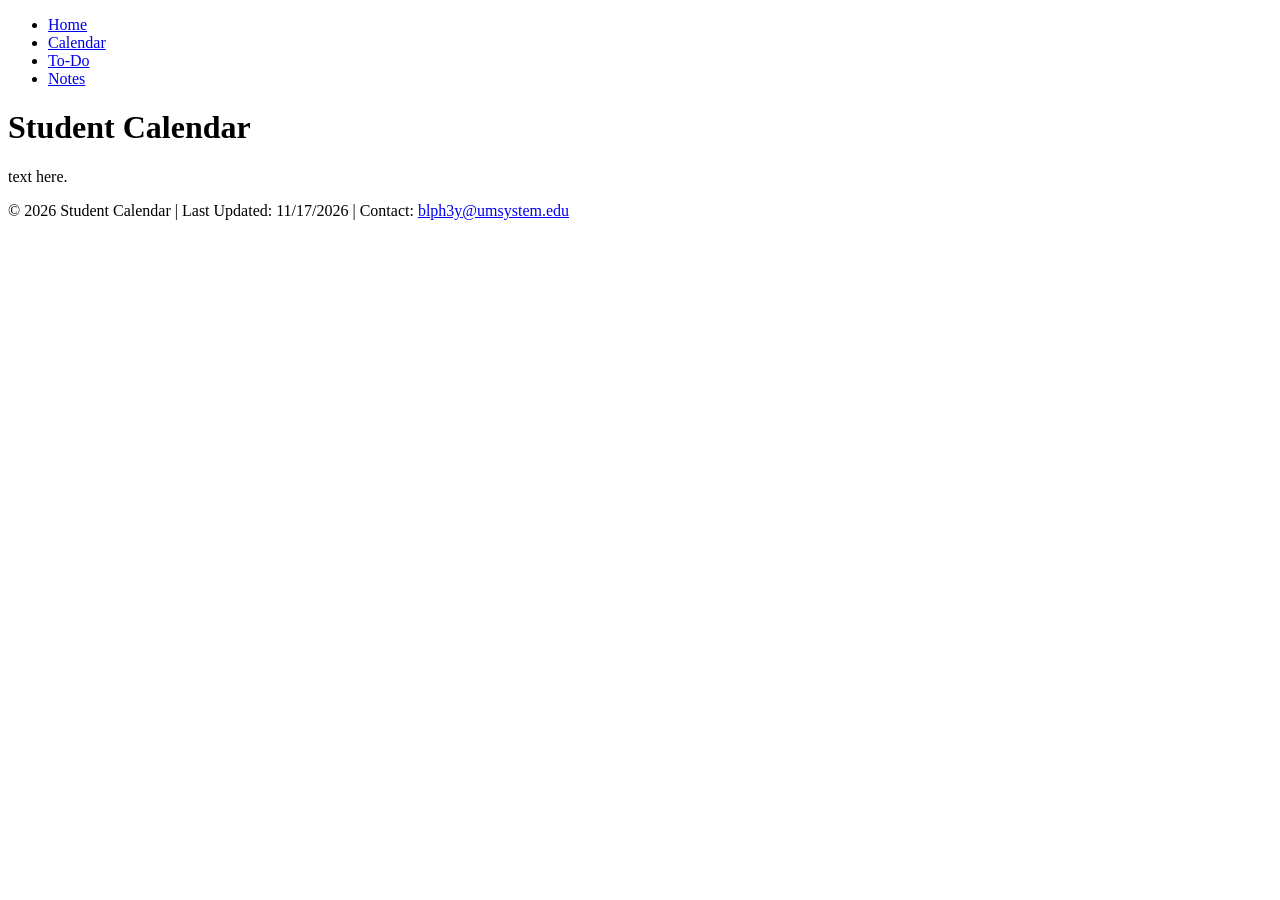
==== index.html @ 9df2414a "Added header and footers for each page. HTML only." ====
<!DOCTYPE html>
<html lang="en">
<head>
  <meta charset="UTF-8">
  <meta name="viewport" content="width=device-width, initial-scale=1.0">
  <title>Home | Student Calendar</title>
  <link rel="stylesheet" href="css/style.css">
</head>
<body>

  <header>
    <nav>
      <ul>
        <li><a href="index.html">Home</a></li>
        <li><a href="calendar.html">Calendar</a></li>
        <li><a href="todo.html">To-Do</a></li>
        <li><a href="notes.html">Notes</a></li>
      </ul>
    </nav>
  </header>

  <main>
    <h1>Student Calendar</h1>
  </main>

  <body>
    <p>text here.</p>
  </body>

  <footer>
      <p>&copy; 2026 Student Calendar | Last Updated: 11/17/2026 | Contact: <a href="mailto:blph3y@umsystem.edu">blph3y@umsystem.edu</a></p>
  </footer>

</body>
</html>
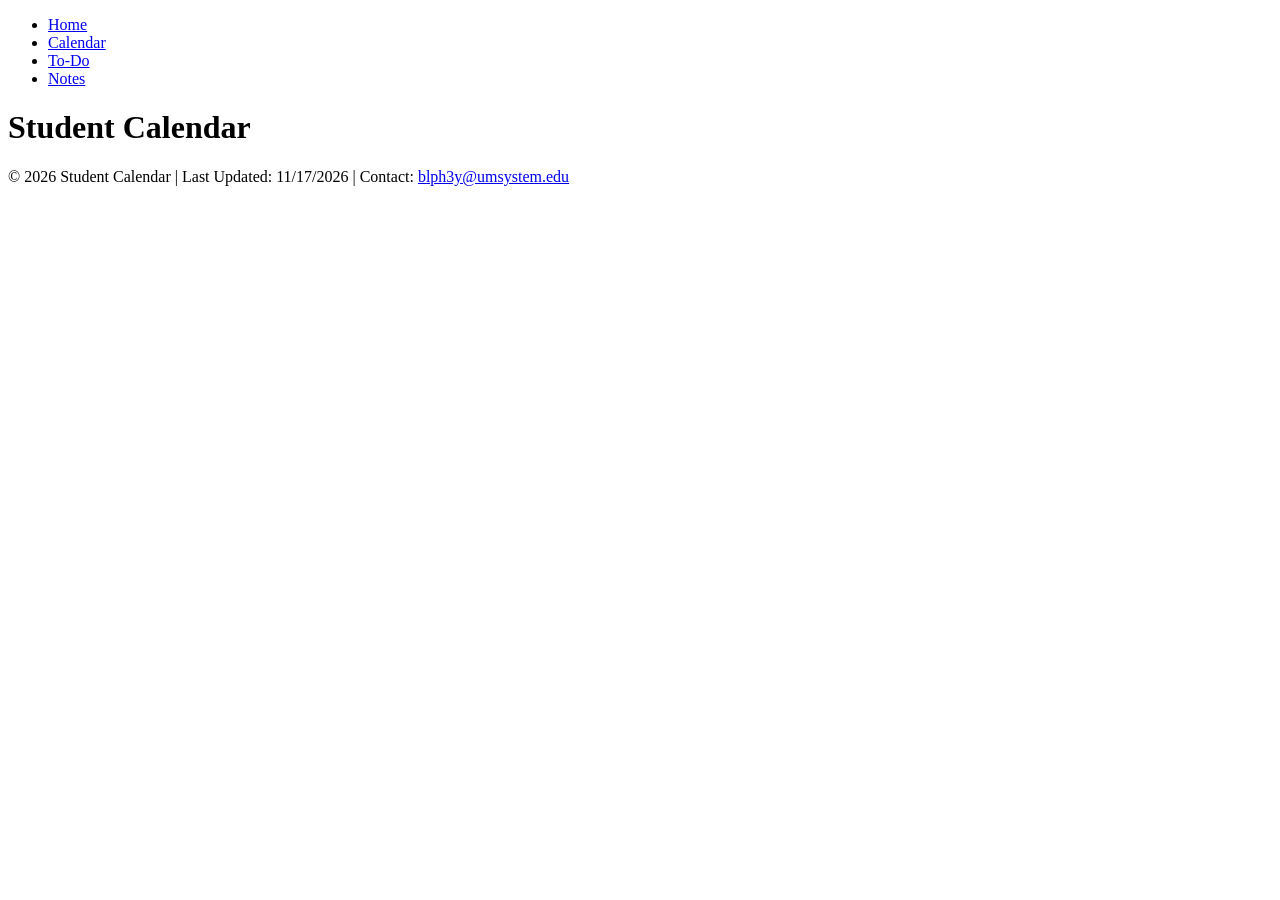
==== commit 9bf1fc8a: "removed extra body tags" ====
--- a/index.html
+++ b/index.html
@@ -23,10 +23,6 @@
     <h1>Student Calendar</h1>
   </main>
 
-  <body>
-    <p>text here.</p>
-  </body>
-
   <footer>
       <p>&copy; 2026 Student Calendar | Last Updated: 11/17/2026 | Contact: <a href="mailto:blph3y@umsystem.edu">blph3y@umsystem.edu</a></p>
   </footer>
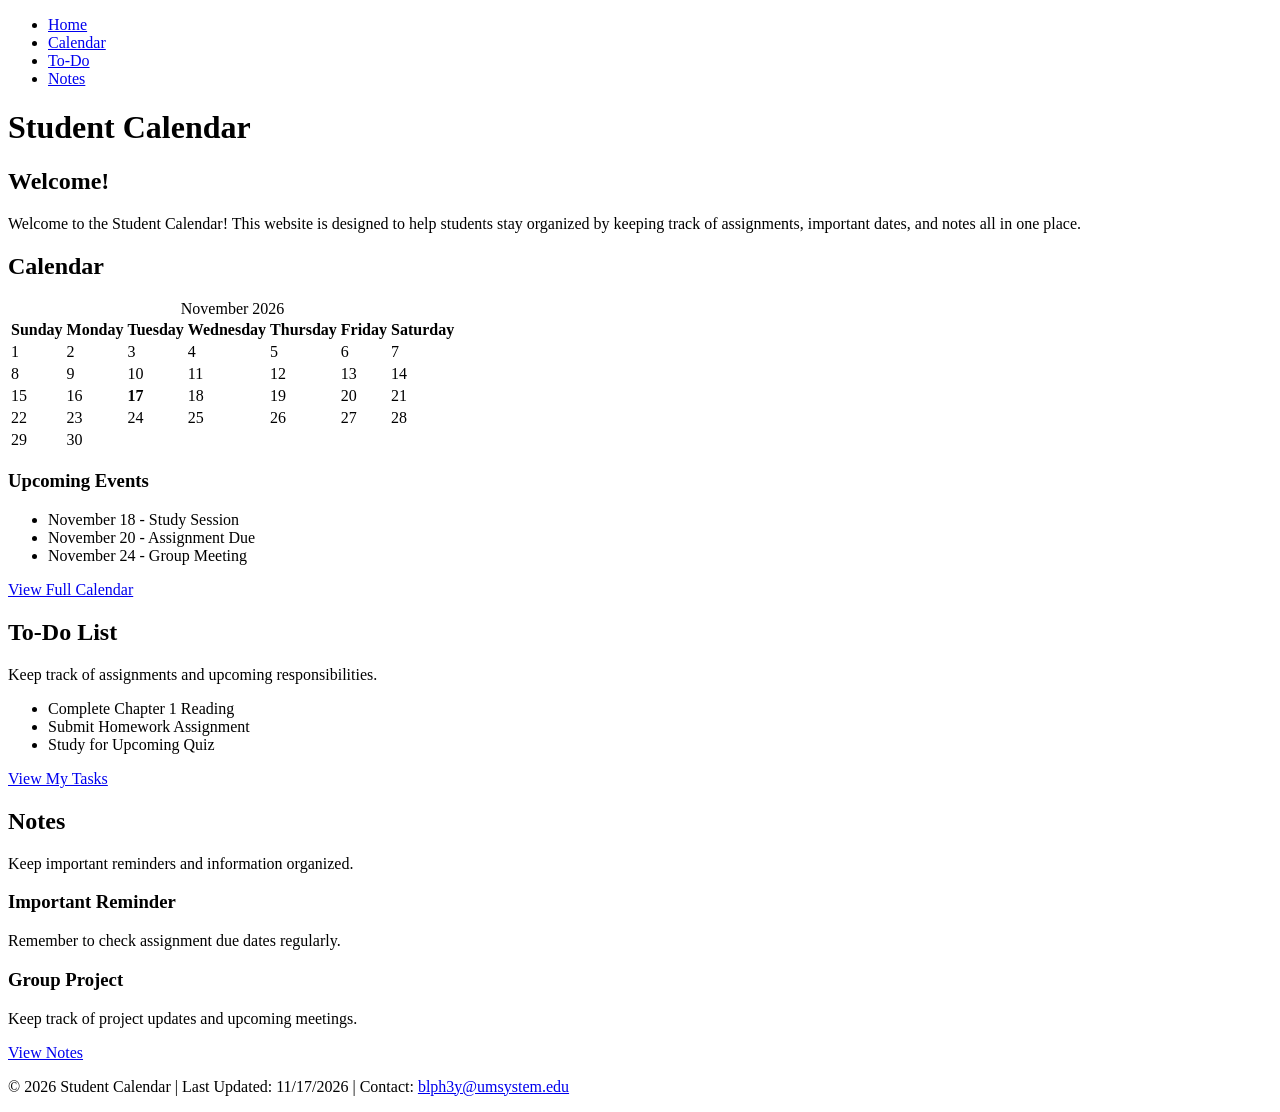
==== commit 0f0f5a53: "Update index.html" ====
--- a/index.html
+++ b/index.html
@@ -3,7 +3,7 @@
 <head>
   <meta charset="UTF-8">
   <meta name="viewport" content="width=device-width, initial-scale=1.0">
-  <title>Home | Student Calendar</title>
+  <title>Student Calendar | Home</title>
   <link rel="stylesheet" href="css/style.css">
 </head>
 <body>
@@ -21,11 +21,128 @@
 
   <main>
     <h1>Student Calendar</h1>
+
+    <section>
+      <h2>Welcome!</h2>
+      <p>
+        Welcome to the Student Calendar! This website is designed to help
+        students stay organized by keeping track of assignments, important
+        dates, and notes all in one place.
+      </p>
+    </section>
+
+    <!-- Calendar Preview -->
+    <section>
+      <h2>Calendar</h2>
+      <table>
+        <caption>November 2026</caption>
+        <thead>
+          <tr>
+            <th>Sunday</th>
+            <th>Monday</th>
+            <th>Tuesday</th>
+            <th>Wednesday</th>
+            <th>Thursday</th>
+            <th>Friday</th>
+            <th>Saturday</th>
+          </tr>
+        </thead>
+        <tbody>
+          <tr>
+            <td>1</td>
+            <td>2</td>
+            <td>3</td>
+            <td>4</td>
+            <td>5</td>
+            <td>6</td>
+            <td>7</td>
+          </tr>
+          <tr>
+            <td>8</td>
+            <td>9</td>
+            <td>10</td>
+            <td>11</td>
+            <td>12</td>
+            <td>13</td>
+            <td>14</td>
+          </tr>
+          <tr>
+            <td>15</td>
+            <td>16</td>
+            <td><strong>17</strong></td>
+            <td>18</td>
+            <td>19</td>
+            <td>20</td>
+            <td>21</td>
+          </tr>
+          <tr>
+            <td>22</td>
+            <td>23</td>
+            <td>24</td>
+            <td>25</td>
+            <td>26</td>
+            <td>27</td>
+            <td>28</td>
+          </tr>
+          <tr>
+            <td>29</td>
+            <td>30</td>
+            <td></td>
+            <td></td>
+            <td></td>
+            <td></td>
+            <td></td>
+          </tr>
+        </tbody>
+      </table>
+
+      <h3>Upcoming Events</h3>
+      <ul>
+        <li>November 18 - Study Session</li>
+        <li>November 20 - Assignment Due</li>
+        <li>November 24 - Group Meeting</li>
+      </ul>
+
+      <p><a href="calendar.html">View Full Calendar</a></p>
+    </section>
+
+    <!-- To-Do Preview -->
+    <section>
+      <h2>To-Do List</h2>
+      <p>Keep track of assignments and upcoming responsibilities.</p>
+
+      <ul>
+        <li>Complete Chapter 1 Reading</li>
+        <li>Submit Homework Assignment</li>
+        <li>Study for Upcoming Quiz</li>
+      </ul>
+
+      <p><a href="todo.html">View My Tasks</a></p>
+    </section>
+
+    <!-- Notes Preview -->
+    <section>
+      <h2>Notes</h2>
+      <p>Keep important reminders and information organized.</p>
+
+      <article>
+        <h3>Important Reminder</h3>
+        <p>Remember to check assignment due dates regularly.</p>
+      </article>
+
+      <article>
+        <h3>Group Project</h3>
+        <p>Keep track of project updates and upcoming meetings.</p>
+      </article>
+
+      <p><a href="notes.html">View Notes</a></p>
+    </section>
+
   </main>
 
   <footer>
-      <p>&copy; 2026 Student Calendar | Last Updated: 11/17/2026 | Contact: <a href="mailto:blph3y@umsystem.edu">blph3y@umsystem.edu</a></p>
+    <p>&copy; 2026 Student Calendar | Last Updated: 11/17/2026 | Contact: <a href="mailto:blph3y@umsystem.edu">blph3y@umsystem.edu</a></p>
   </footer>
 
 </body>
-</html>+</html>
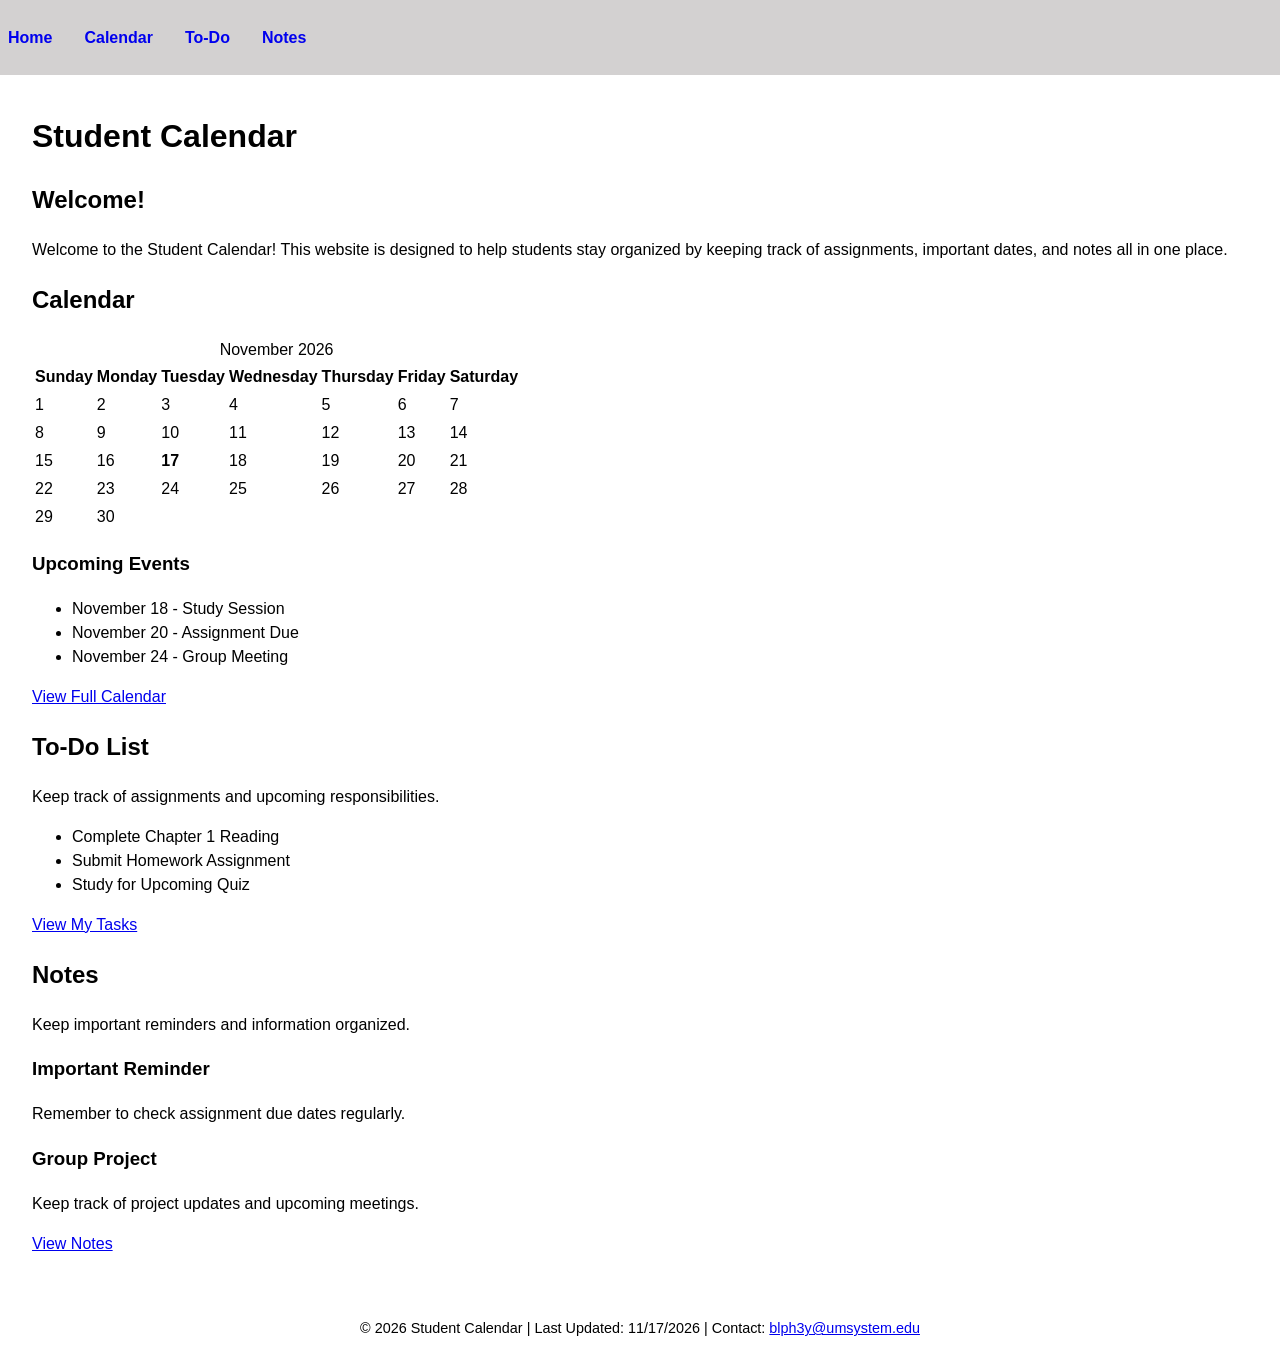
==== commit bb23dd60: "changes to notes and added basic css" ====
--- a/index.html
+++ b/index.html
@@ -4,7 +4,7 @@
   <meta charset="UTF-8">
   <meta name="viewport" content="width=device-width, initial-scale=1.0">
   <title>Student Calendar | Home</title>
-  <link rel="stylesheet" href="css/style.css">
+  <link rel="stylesheet" href="style.css">
 </head>
 <body>
 
--- a/style.css
+++ b/style.css
@@ -0,0 +1,141 @@
+/*
+NEED TO COME UP WITH COLOR SCHEME.
+
+:root {
+    --primary: ;
+    --primary-dark: ;
+    --light-gray: ;
+    --page-bg: ;
+    --text: ;
+} 
+
+*/
+
+body {
+    margin: 0;
+    font-family: Arial, Helvetica, sans-serif;
+    line-height: 1.5;
+    min-height: 100vh;
+    display: flex;
+    flex-direction: column;
+}
+
+main {
+    flex: 1;
+    padding: 1rem 2rem;
+}
+
+/* ---------- Header ---------- */
+header {
+    display: flex;
+    align-items: center;
+    justify-content: space-between;
+    flex-wrap: wrap;
+    gap: 1rem;
+    min-height: 75px;
+    background-color: rgb(211, 209, 209); /* temporary */
+}
+
+/* ---------- Nav ---------- */
+nav ul {
+    list-style: none;
+    margin: 0;
+    padding: 0;
+    display: flex;
+    gap: 1rem;
+}
+
+nav a {
+    text-decoration: none;
+    font-weight: bold;
+    padding: 0.25rem 0.5rem;
+    border-bottom: 3px solid transparent;  
+}
+
+nav a:hover {
+    color:rgb(236, 0, 71); /* temporary color */
+}
+
+
+/* ---------- Notes: card grid ---------- */
+#notes-list {
+  display: grid;
+  grid-template-columns: repeat(auto-fill, minmax(250px, 1fr));
+  gap: 1.25rem;
+  padding: 0.5rem 0 1.5rem;
+  margin-top: 10px;
+}
+
+#notes-list article {
+  display: flex;
+  flex-direction: column;
+  background: #ffffff;
+  border: 1px solid #d0d0d0;
+  border-top: 5px solid var(--primary);
+  border-radius: 8px;
+  padding: 1rem;
+  box-shadow: 0 2px 4px rgba(0, 0, 0, 0.1);
+  transition: box-shadow 0.2s, transform 0.2s;
+}
+
+#notes-list article:hover {
+  box-shadow: 0 6px 14px rgba(0, 0, 0, 0.18);
+  transform: translateY(-2px);
+}
+
+#notes-list article h2 {
+  margin: 0 0 0.25rem;
+  font-size: 1.25rem;
+}
+
+#notes-list .course {
+  margin: 0 0 0.75rem;
+  font-size: 0.9rem;
+  color: #555555;
+}
+
+#notes-list article p {
+  margin: 0 0 1rem;
+}
+
+#notes-list article button {
+  margin-top: auto;
+  align-self: flex-start;
+}
+
+/* ---------- Note Popups ---------- */
+[popover] {
+  width: min(90vw, 500px);
+  margin: auto;         
+  padding: 1.5rem;
+  background: #ffffff;
+  color: var(--text);
+  border: 1px solid #d0d0d0;
+  border-top: 5px solid var(--primary);
+  border-radius: 8px;
+  box-shadow: 0 10px 30px rgba(0, 0, 0, 0.3);
+}
+
+/* Dim the page behind the popup */
+[popover]::backdrop {
+  background: rgba(0, 0, 0, 0.5);
+}
+
+[popover] h2 {
+  margin-top: 0;
+}
+
+[popover] p {
+  margin: 0 0 1rem;
+}
+
+[popover] button {
+  margin-top: 0.5rem;
+}
+
+/* ---------- Footer ---------- */
+footer {
+  text-align: center;
+  padding: 1rem 2rem;
+  font-size: 0.9rem;
+}
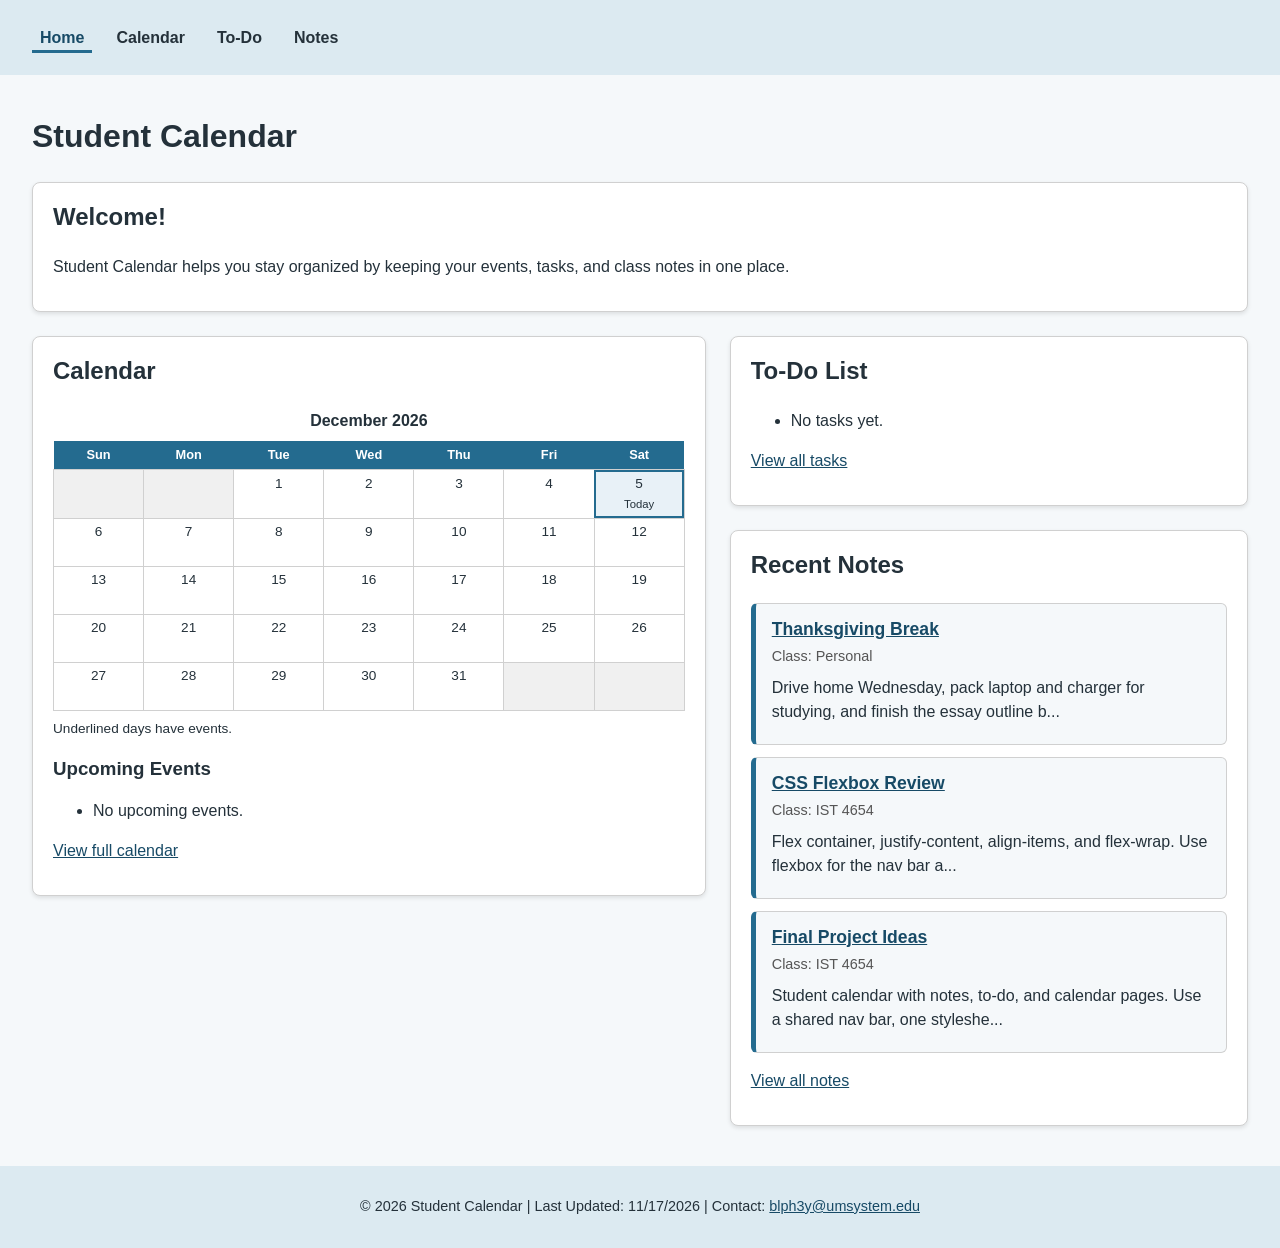
==== commit 1fb2f2bb: "MODIFIED HOME PAGE FOR JAVASCRIPT FUNCTION" ====
--- a/index.html
+++ b/index.html
@@ -3,15 +3,16 @@
 <head>
   <meta charset="UTF-8">
   <meta name="viewport" content="width=device-width, initial-scale=1.0">
-  <title>Student Calendar | Home</title>
+  <title>Home | Student Calendar</title>
   <link rel="stylesheet" href="style.css">
 </head>
 <body>
+  <a href="#main" class="skip-link">Skip to main content</a>
 
   <header>
-    <nav>
+    <nav aria-label="Main navigation">
       <ul>
-        <li><a href="index.html">Home</a></li>
+        <li><a href="index.html" aria-current="page">Home</a></li>
         <li><a href="calendar.html">Calendar</a></li>
         <li><a href="todo.html">To-Do</a></li>
         <li><a href="notes.html">Notes</a></li>
@@ -19,130 +20,67 @@
     </nav>
   </header>
 
-  <main>
+  <main id="main">
     <h1>Student Calendar</h1>
 
-    <section>
-      <h2>Welcome!</h2>
+    <section id="welcome" class="home-card" aria-labelledby="welcome-heading">
+      <h2 id="welcome-heading">Welcome!</h2>
       <p>
-        Welcome to the Student Calendar! This website is designed to help
-        students stay organized by keeping track of assignments, important
-        dates, and notes all in one place.
+        Student Calendar helps you stay organized by keeping your events,
+        tasks, and class notes in one place.
       </p>
     </section>
 
-    <!-- Calendar Preview -->
-    <section>
-      <h2>Calendar</h2>
-      <table>
-        <caption>November 2026</caption>
-        <thead>
-          <tr>
-            <th>Sunday</th>
-            <th>Monday</th>
-            <th>Tuesday</th>
-            <th>Wednesday</th>
-            <th>Thursday</th>
-            <th>Friday</th>
-            <th>Saturday</th>
-          </tr>
-        </thead>
-        <tbody>
-          <tr>
-            <td>1</td>
-            <td>2</td>
-            <td>3</td>
-            <td>4</td>
-            <td>5</td>
-            <td>6</td>
-            <td>7</td>
-          </tr>
-          <tr>
-            <td>8</td>
-            <td>9</td>
-            <td>10</td>
-            <td>11</td>
-            <td>12</td>
-            <td>13</td>
-            <td>14</td>
-          </tr>
-          <tr>
-            <td>15</td>
-            <td>16</td>
-            <td><strong>17</strong></td>
-            <td>18</td>
-            <td>19</td>
-            <td>20</td>
-            <td>21</td>
-          </tr>
-          <tr>
-            <td>22</td>
-            <td>23</td>
-            <td>24</td>
-            <td>25</td>
-            <td>26</td>
-            <td>27</td>
-            <td>28</td>
-          </tr>
-          <tr>
-            <td>29</td>
-            <td>30</td>
-            <td></td>
-            <td></td>
-            <td></td>
-            <td></td>
-            <td></td>
-          </tr>
-        </tbody>
-      </table>
+    <div class="home-columns">
+      <!-- Mini calendar and upcoming events -->
+      <div class="home-column">
+        <section id="home-calendar" class="home-card" aria-labelledby="home-calendar-heading">
+          <h2 id="home-calendar-heading">Calendar</h2>
+          <table id="home-calendar-table">
+            <caption id="home-calendar-caption"></caption>
+            <thead>
+              <tr>
+                <th scope="col">Sun</th>
+                <th scope="col">Mon</th>
+                <th scope="col">Tue</th>
+                <th scope="col">Wed</th>
+                <th scope="col">Thu</th>
+                <th scope="col">Fri</th>
+                <th scope="col">Sat</th>
+              </tr>
+            </thead>
+            <tbody id="home-calendar-body"></tbody>
+          </table>
+          <p class="card-note">Underlined days have events.</p>
 
-      <h3>Upcoming Events</h3>
-      <ul>
-        <li>November 18 - Study Session</li>
-        <li>November 20 - Assignment Due</li>
-        <li>November 24 - Group Meeting</li>
-      </ul>
+          <h3>Upcoming Events</h3>
+          <ul id="home-upcoming"></ul>
 
-      <p><a href="calendar.html">View Full Calendar</a></p>
-    </section>
+          <p><a href="calendar.html">View full calendar</a></p>
+        </section>
+      </div>
 
-    <!-- To-Do Preview -->
-    <section>
-      <h2>To-Do List</h2>
-      <p>Keep track of assignments and upcoming responsibilities.</p>
+      <!-- To-do list and recent notes -->
+      <div class="home-column">
+        <section id="home-todo" class="home-card" aria-labelledby="home-todo-heading">
+          <h2 id="home-todo-heading">To-Do List</h2>
+          <ul id="home-todo-list"></ul>
+          <p><a href="todo.html">View all tasks</a></p>
+        </section>
 
-      <ul>
-        <li>Complete Chapter 1 Reading</li>
-        <li>Submit Homework Assignment</li>
-        <li>Study for Upcoming Quiz</li>
-      </ul>
-
-      <p><a href="todo.html">View My Tasks</a></p>
-    </section>
-
-    <!-- Notes Preview -->
-    <section>
-      <h2>Notes</h2>
-      <p>Keep important reminders and information organized.</p>
-
-      <article>
-        <h3>Important Reminder</h3>
-        <p>Remember to check assignment due dates regularly.</p>
-      </article>
-
-      <article>
-        <h3>Group Project</h3>
-        <p>Keep track of project updates and upcoming meetings.</p>
-      </article>
-
-      <p><a href="notes.html">View Notes</a></p>
-    </section>
-
+        <section id="home-notes" class="home-card" aria-labelledby="home-notes-heading">
+          <h2 id="home-notes-heading">Recent Notes</h2>
+          <div id="home-notes-list"></div>
+          <p><a href="notes.html">View all notes</a></p>
+        </section>
+      </div>
+    </div>
   </main>
 
   <footer>
     <p>&copy; 2026 Student Calendar | Last Updated: 11/17/2026 | Contact: <a href="mailto:blph3y@umsystem.edu">blph3y@umsystem.edu</a></p>
   </footer>
 
+  <script src="home.js"></script>
 </body>
-</html>
+</html>
--- a/style.css
+++ b/style.css
@@ -1,61 +1,175 @@
-/*
-NEED TO COME UP WITH COLOR SCHEME.
-
+/* ---------- Website Color Scheme ---------- */
 :root {
-    --primary: ;
-    --primary-dark: ;
-    --light-gray: ;
-    --page-bg: ;
-    --text: ;
-} 
-
-*/
+  --primary: #246B8F;
+  --primary-dark: #174A66;
+  --light-gray: #DCEAF1;
+  --page-bg: #F5F8FA;
+  --text: #24313A;
+}
+
+* {
+  box-sizing: border-box;
+}
 
 body {
-    margin: 0;
-    font-family: Arial, Helvetica, sans-serif;
-    line-height: 1.5;
-    min-height: 100vh;
-    display: flex;
-    flex-direction: column;
+  margin: 0;
+  font-family: Arial, Helvetica, sans-serif;
+  line-height: 1.5;
+  color: var(--text);
+  background: var(--page-bg);
+  min-height: 100vh;
+  display: flex;
+  flex-direction: column;
 }
 
 main {
-    flex: 1;
-    padding: 1rem 2rem;
+  flex: 1;
+  padding: 1rem 2rem;
+}
+
+/* ---------- Skip link ---------- */
+.skip-link {
+  position: absolute;
+  left: -999px;
+}
+
+.skip-link:focus {
+  left: 0;
+  top: 0;
+  z-index: 100;
+  padding: 0.5rem 1rem;
+  background: #ffffff;
+  color: var(--text);
 }
 
 /* ---------- Header ---------- */
 header {
-    display: flex;
-    align-items: center;
-    justify-content: space-between;
-    flex-wrap: wrap;
-    gap: 1rem;
-    min-height: 75px;
-    background-color: rgb(211, 209, 209); /* temporary */
+  display: flex;
+  align-items: center;
+  justify-content: space-between;
+  flex-wrap: wrap;
+  gap: 1rem;
+  min-height: 75px;
+  padding: 0 2rem;
+  background-color: var(--light-gray);
 }
 
 /* ---------- Nav ---------- */
 nav ul {
-    list-style: none;
-    margin: 0;
-    padding: 0;
-    display: flex;
-    gap: 1rem;
+  list-style: none;
+  margin: 0;
+  padding: 0;
+  display: flex;
+  gap: 1rem;
 }
 
 nav a {
-    text-decoration: none;
-    font-weight: bold;
-    padding: 0.25rem 0.5rem;
-    border-bottom: 3px solid transparent;  
-}
-
-nav a:hover {
-    color:rgb(236, 0, 71); /* temporary color */
-}
-
+  color: var(--text);
+  text-decoration: none;
+  font-weight: bold;
+  padding: 0.25rem 0.5rem;
+  border-bottom: 3px solid transparent;
+}
+
+nav a:hover,
+nav a:focus,
+nav a[aria-current="page"] {
+  color: var(--primary-dark);
+  border-bottom-color: var(--primary);
+}
+
+/* ---------- Buttons (shared) ---------- */
+button {
+  font-family: inherit;
+  font-size: 1rem;
+  padding: 0.5rem 1rem;
+  background: var(--primary);
+  color: #ffffff;
+  border: none;
+  border-radius: 4px;
+  cursor: pointer;
+}
+
+button:hover,
+button:focus {
+  background: var(--primary-dark);
+}
+
+/* Delete buttons */
+#delete-event,
+#note-view-delete {
+  background: #a31515;
+}
+
+#delete-event:hover,
+#delete-event:focus,
+#note-view-delete:hover,
+#note-view-delete:focus {
+  background: #7d0f0f;
+}
+
+/* ---------- Filter boxes (Notes and To-Do) ---------- */
+#note-tools,
+#todo-tools {
+  display: flex;
+  flex-wrap: wrap;
+  align-items: center;
+  gap: 0.5rem;
+  padding: 1rem;
+  margin: 1rem 0;
+  background: #ffffff;
+  border: 1px solid #d0d0d0;
+  border-radius: 8px;
+  box-shadow: 0 2px 4px rgba(0, 0, 0, 0.1);
+}
+
+#note-tools {
+  position: sticky;
+  top: 0;
+  z-index: 10;
+}
+
+#note-tools p,
+#todo-tools p {
+  margin: 0;
+  font-weight: bold;
+}
+
+#note-tools button,
+#todo-tools button {
+  padding: 0.35rem 0.9rem;
+  background: #e6e6ea;
+  color: var(--text);
+  border: 1px solid #bbbbbb;
+  border-radius: 999px;
+}
+
+#note-tools button:hover,
+#note-tools button:focus,
+#todo-tools button:hover,
+#todo-tools button:focus {
+  background: #d0d0d6;
+}
+
+#note-tools button[aria-pressed="true"],
+#todo-tools button[aria-pressed="true"] {
+  background: var(--primary);
+  color: #ffffff;
+  border-color: var(--primary);
+  font-weight: bold;
+}
+
+#note-tools input[type="search"] {
+  margin-left: auto;
+  padding: 0.4rem 0.6rem;
+  border: 1px solid #bbbbbb;
+  border-radius: 4px;
+}
+
+#note-tools a {
+  color: var(--primary-dark);
+  font-weight: bold;
+}
 
 /* ---------- Notes: card grid ---------- */
 #notes-list {
@@ -103,10 +217,10 @@
   align-self: flex-start;
 }
 
-/* ---------- Note Popups ---------- */
+/* ---------- Popups ---------- */
 [popover] {
   width: min(90vw, 500px);
-  margin: auto;         
+  margin: auto;
   padding: 1.5rem;
   background: #ffffff;
   color: var(--text);
@@ -116,7 +230,6 @@
   box-shadow: 0 10px 30px rgba(0, 0, 0, 0.3);
 }
 
-/* Dim the page behind the popup */
 [popover]::backdrop {
   background: rgba(0, 0, 0, 0.5);
 }
@@ -131,6 +244,227 @@
 
 [popover] button {
   margin-top: 0.5rem;
+}
+
+[popover] a {
+  color: var(--primary-dark);
+  margin-right: 0.5rem;
+}
+
+[popover] form {
+  display: flex;
+  flex-direction: column;
+  gap: 0.5rem;
+}
+
+[popover] label {
+  font-weight: bold;
+}
+
+[popover] input,
+[popover] select,
+[popover] textarea {
+  width: 100%;
+  padding: 0.5rem;
+  font-family: inherit;
+  font-size: 1rem;
+  border: 1px solid #bbbbbb;
+  border-radius: 4px;
+}
+
+[popover] textarea {
+  resize: vertical;
+}
+
+/* ---------- Form pages (New Note, To-Do add form) ---------- */
+#note-form,
+#todo-form {
+  display: flex;
+  flex-direction: column;
+  gap: 0.75rem;
+  max-width: 600px;
+  margin: 1rem 0 2rem;
+  padding: 1.5rem;
+  background: #ffffff;
+  border: 1px solid #d0d0d0;
+  border-top: 5px solid var(--primary);
+  border-radius: 8px;
+  box-shadow: 0 2px 4px rgba(0, 0, 0, 0.1);
+}
+
+#note-form label,
+#todo-form label {
+  font-weight: bold;
+}
+
+#note-form input,
+#note-form select,
+#note-form textarea,
+#todo-form input,
+#todo-form select {
+  width: 100%;
+  padding: 0.6rem;
+  font-family: inherit;
+  font-size: 1rem;
+  border: 1px solid #bbbbbb;
+  border-radius: 4px;
+  background: #fafafa;
+}
+
+#note-form input:focus,
+#note-form select:focus,
+#note-form textarea:focus,
+#todo-form input:focus,
+#todo-form select:focus {
+  outline: 2px solid var(--primary);
+  border-color: var(--primary);
+  background: #ffffff;
+}
+
+#note-form textarea {
+  min-height: 160px;
+  resize: vertical;
+}
+
+#note-form button,
+#note-form a {
+  display: inline-block;
+}
+
+#note-form a {
+  margin-left: 1rem;
+  color: var(--primary-dark);
+}
+
+#todo-form button {
+  align-self: flex-start;
+}
+
+/* ---------- Calendar toolbar ---------- */
+#calendar-tools {
+  display: flex;
+  flex-wrap: wrap;
+  justify-content: space-between;
+  align-items: center;
+  gap: 0.5rem;
+  padding: 0.4rem 0.75rem;
+  margin: 0.75rem auto;
+  max-width: 900px;
+  background: #ffffff;
+  border: 1px solid #d0d0d0;
+  border-radius: 6px;
+}
+
+#calendar-tools button {
+  padding: 0.25rem 0.6rem;
+  font-size: 0.85rem;
+}
+
+.month-nav {
+  display: flex;
+  align-items: center;
+  gap: 0.5rem;
+}
+
+.month-nav h2 {
+  margin: 0;
+  min-width: 9ch;
+  text-align: center;
+  font-size: 1.1rem;
+}
+
+.month-nav button {
+  width: 1.75rem;
+  height: 1.75rem;
+  padding: 0;
+}
+
+.new-event {
+  font-weight: bold;
+}
+
+/* ---------- Calendar grid ---------- */
+#calendar {
+  width: 100%;
+  max-width: 900px;
+  margin: 0 auto;
+  table-layout: fixed;
+  border-collapse: collapse;
+  background: #ffffff;
+}
+
+#calendar th {
+  padding: 0.6rem;
+  background: var(--primary);
+  color: #ffffff;
+}
+
+#calendar td {
+  height: 80px; /* acts as a minimum height, cells grow with their events */
+  padding: 0.4rem;
+  font-size: 0.9rem;
+  vertical-align: top;
+  border: 1px solid #d0d0d0;
+  overflow: hidden;
+}
+
+#calendar td.empty {
+  background: #f0f0f0;
+}
+
+#calendar td.today {
+  background: #e8f1f7;
+  outline: 2px solid var(--primary);
+  outline-offset: -2px;
+}
+
+/* ---------- Calendar events ---------- */
+.event {
+  display: block;
+  width: 100%;
+  margin-top: 0.25rem;
+  padding: 0.2rem 0.4rem;
+  font-family: inherit;
+  font-size: 0.75rem;
+  line-height: 1.25;
+  text-align: left;
+  color: #000000;
+  background: #cfe3f1;
+  border: 1px solid #8fb4cf;
+  border-radius: 4px;
+  cursor: pointer;
+  white-space: normal;
+  overflow-wrap: anywhere;
+}
+
+.event:hover,
+.event:focus {
+  background: #b5d3e8;
+  color: #000000;
+  outline: 2px solid #000000;
+}
+
+/* ---------- Upcoming list ---------- */
+#upcoming {
+  margin: 1.5rem auto;
+  max-width: 900px;
+  padding: 1rem;
+  background: #ffffff;
+  border: 1px solid #d0d0d0;
+  border-radius: 8px;
+}
+
+#upcoming h2 {
+  margin-top: 0;
+}
+
+/* Hides text visually but keeps it for screen readers */
+.visually-hidden {
+  position: absolute;
+  width: 1px;
+  height: 1px;
+  overflow: hidden;
+  clip: rect(0 0 0 0);
 }
 
 /* ---------- Footer ---------- */
@@ -138,4 +472,158 @@
   text-align: center;
   padding: 1rem 2rem;
   font-size: 0.9rem;
+  background-color: var(--light-gray);
+}
+
+footer a {
+  color: var(--primary-dark);
+}
+
+/* ---------- Phones ---------- */
+@media (max-width: 600px) {
+  main {
+    padding: 1rem;
+  }
+
+  header {
+    padding: 0.5rem 1rem;
+  }
+
+  nav ul {
+    flex-wrap: wrap;
+    gap: 0.5rem 1rem;
+  }
+
+  #note-tools {
+    position: static;
+  }
+
+  #calendar td {
+    height: 70px;
+    padding: 0.25rem;
+    font-size: 0.8rem;
+  }
+
+  .event {
+    font-size: 0.65rem;
+    padding: 0.1rem 0.25rem;
+  }
+}
+
+/* ---------- Home page ---------- */
+#welcome {
+  margin: 1rem 0 1.5rem;
+}
+
+.home-columns {
+  display: grid;
+  grid-template-columns: 1.3fr 1fr;
+  gap: 1.5rem;
+  align-items: start;
+  margin-bottom: 1.5rem;
+}
+
+.home-column {
+  display: grid;
+  gap: 1.5rem;
+}
+
+.home-card {
+  padding: 1rem 1.25rem;
+  background: #ffffff;
+  border: 1px solid #d0d0d0;
+  border-radius: 8px;
+  box-shadow: 0 2px 4px rgba(0, 0, 0, 0.1);
+}
+
+.home-card h2 {
+  margin-top: 0;
+}
+
+.home-card h3 {
+  margin: 1rem 0 0.25rem;
+}
+
+.home-card a {
+  color: var(--primary-dark);
+}
+
+.card-note {
+  margin: 0.5rem 0;
+  font-size: 0.85rem;
+}
+
+#home-calendar-table {
+  width: 100%;
+  table-layout: fixed;
+  border-collapse: collapse;
+}
+
+#home-calendar-table caption {
+  margin-bottom: 0.5rem;
+  font-weight: bold;
+}
+
+#home-calendar-table th {
+  padding: 0.3rem;
+  font-size: 0.8rem;
+  background: var(--primary);
+  color: #ffffff;
+}
+
+#home-calendar-table td {
+  height: 3rem;
+  padding: 0.2rem;
+  font-size: 0.85rem;
+  text-align: center;
+  vertical-align: top;
+  border: 1px solid #d0d0d0;
+}
+
+#home-calendar-table td.empty {
+  background: #f0f0f0;
+}
+
+#home-calendar-table td.today {
+  background: #e8f1f7;
+  outline: 2px solid var(--primary);
+  outline-offset: -2px;
+}
+
+#home-calendar-table a.has-events {
+  font-weight: bold;
+  text-decoration: underline;
+}
+
+#home-notes-list {
+  display: grid;
+  gap: 0.75rem;
+}
+
+#home-notes-list article {
+  padding: 0.75rem 1rem;
+  background: var(--page-bg);
+  border: 1px solid #d0d0d0;
+  border-left: 5px solid var(--primary);
+  border-radius: 6px;
+}
+
+#home-notes-list h3 {
+  margin: 0 0 0.25rem;
+  font-size: 1.1rem;
+}
+
+#home-notes-list p {
+  margin: 0 0 0.5rem;
+}
+
+#home-notes-list .course {
+  font-size: 0.9rem;
+  color: #555555;
+}
+
+@media (max-width: 800px) {
+  .home-columns {
+    grid-template-columns: 1fr;
+  }
 }
